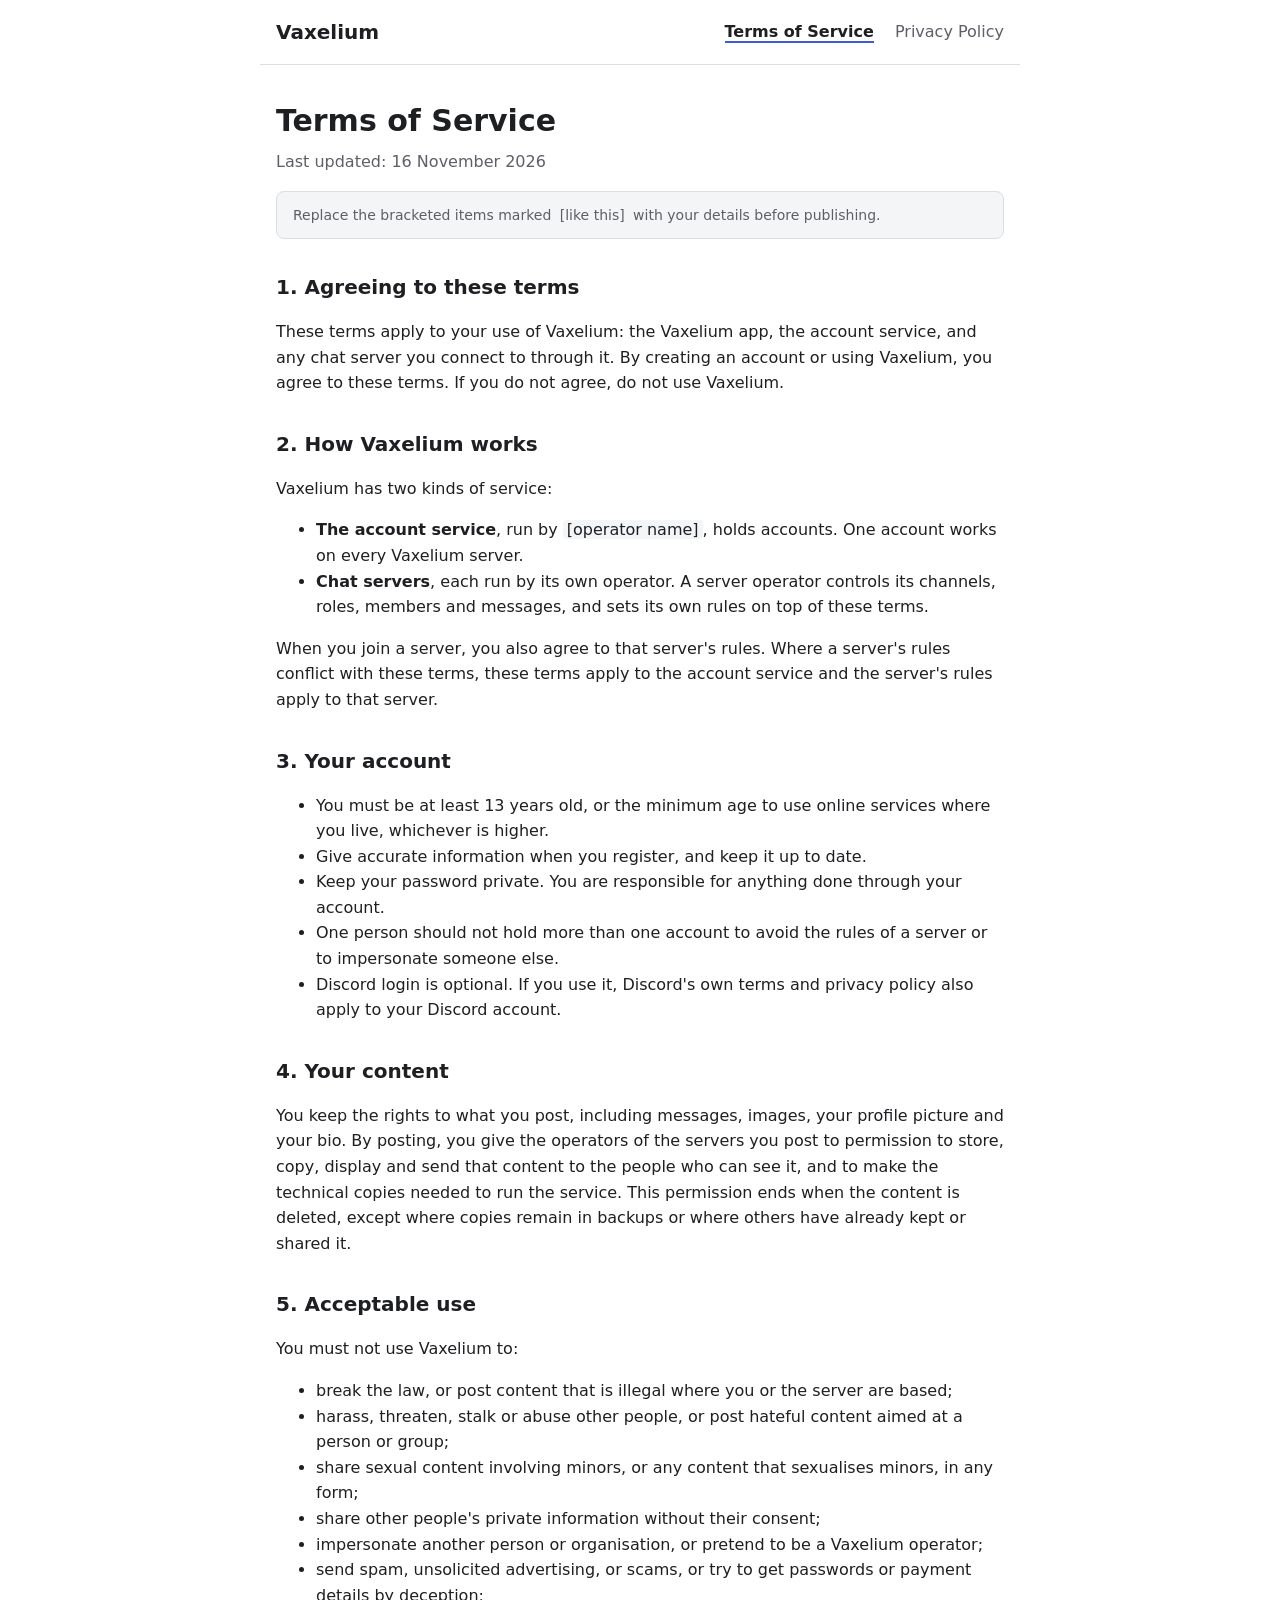
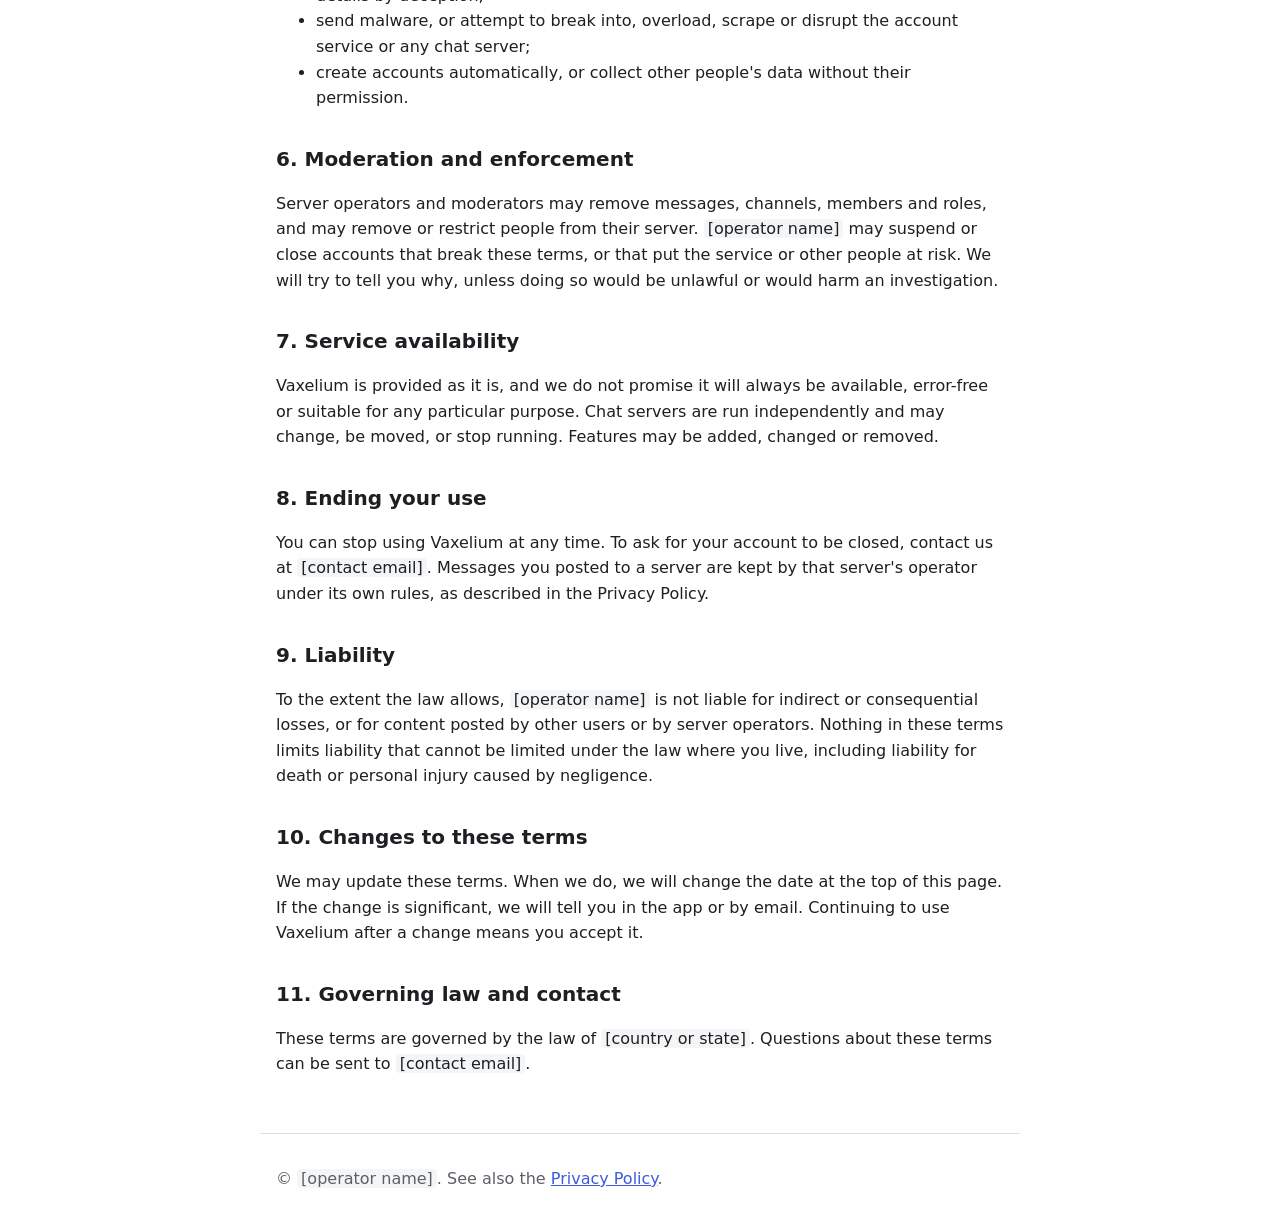
==== docs/terms.html @ 23be9885 "Move the policy pages from web/ to docs/" ====
<!doctype html>
<html lang="en">
<head>
    <meta charset="utf-8">
    <meta name="viewport" content="width=device-width, initial-scale=1">
    <title>Terms of Service · Vaxelium</title>
    <meta name="description" content="The terms for using Vaxelium accounts and chat servers.">
    <link rel="stylesheet" href="style.css">
</head>
<body>
<header>
    <a class="brand" href="terms.html">Vaxelium</a>
    <nav>
        <a href="terms.html" aria-current="page">Terms of Service</a>
        <a href="privacy.html">Privacy Policy</a>
    </nav>
</header>

<main>
    <h1>Terms of Service</h1>
    <p class="updated">Last updated: 16 November 2026</p>

    <p class="notice">Replace the bracketed items marked <span class="placeholder">[like this]</span> with your details before publishing.</p>

    <h2>1. Agreeing to these terms</h2>
    <p>These terms apply to your use of Vaxelium: the Vaxelium app, the account service, and any chat server you connect to through it. By creating an account or using Vaxelium, you agree to these terms. If you do not agree, do not use Vaxelium.</p>

    <h2>2. How Vaxelium works</h2>
    <p>Vaxelium has two kinds of service:</p>
    <ul>
        <li><strong>The account service</strong>, run by <span class="placeholder">[operator name]</span>, holds accounts. One account works on every Vaxelium server.</li>
        <li><strong>Chat servers</strong>, each run by its own operator. A server operator controls its channels, roles, members and messages, and sets its own rules on top of these terms.</li>
    </ul>
    <p>When you join a server, you also agree to that server's rules. Where a server's rules conflict with these terms, these terms apply to the account service and the server's rules apply to that server.</p>

    <h2>3. Your account</h2>
    <ul>
        <li>You must be at least 13 years old, or the minimum age to use online services where you live, whichever is higher.</li>
        <li>Give accurate information when you register, and keep it up to date.</li>
        <li>Keep your password private. You are responsible for anything done through your account.</li>
        <li>One person should not hold more than one account to avoid the rules of a server or to impersonate someone else.</li>
        <li>Discord login is optional. If you use it, Discord's own terms and privacy policy also apply to your Discord account.</li>
    </ul>

    <h2>4. Your content</h2>
    <p>You keep the rights to what you post, including messages, images, your profile picture and your bio. By posting, you give the operators of the servers you post to permission to store, copy, display and send that content to the people who can see it, and to make the technical copies needed to run the service. This permission ends when the content is deleted, except where copies remain in backups or where others have already kept or shared it.</p>

    <h2>5. Acceptable use</h2>
    <p>You must not use Vaxelium to:</p>
    <ul>
        <li>break the law, or post content that is illegal where you or the server are based;</li>
        <li>harass, threaten, stalk or abuse other people, or post hateful content aimed at a person or group;</li>
        <li>share sexual content involving minors, or any content that sexualises minors, in any form;</li>
        <li>share other people's private information without their consent;</li>
        <li>impersonate another person or organisation, or pretend to be a Vaxelium operator;</li>
        <li>send spam, unsolicited advertising, or scams, or try to get passwords or payment details by deception;</li>
        <li>send malware, or attempt to break into, overload, scrape or disrupt the account service or any chat server;</li>
        <li>create accounts automatically, or collect other people's data without their permission.</li>
    </ul>

    <h2>6. Moderation and enforcement</h2>
    <p>Server operators and moderators may remove messages, channels, members and roles, and may remove or restrict people from their server. <span class="placeholder">[operator name]</span> may suspend or close accounts that break these terms, or that put the service or other people at risk. We will try to tell you why, unless doing so would be unlawful or would harm an investigation.</p>

    <h2>7. Service availability</h2>
    <p>Vaxelium is provided as it is, and we do not promise it will always be available, error-free or suitable for any particular purpose. Chat servers are run independently and may change, be moved, or stop running. Features may be added, changed or removed.</p>

    <h2>8. Ending your use</h2>
    <p>You can stop using Vaxelium at any time. To ask for your account to be closed, contact us at <span class="placeholder">[contact email]</span>. Messages you posted to a server are kept by that server's operator under its own rules, as described in the Privacy Policy.</p>

    <h2>9. Liability</h2>
    <p>To the extent the law allows, <span class="placeholder">[operator name]</span> is not liable for indirect or consequential losses, or for content posted by other users or by server operators. Nothing in these terms limits liability that cannot be limited under the law where you live, including liability for death or personal injury caused by negligence.</p>

    <h2>10. Changes to these terms</h2>
    <p>We may update these terms. When we do, we will change the date at the top of this page. If the change is significant, we will tell you in the app or by email. Continuing to use Vaxelium after a change means you accept it.</p>

    <h2>11. Governing law and contact</h2>
    <p>These terms are governed by the law of <span class="placeholder">[country or state]</span>. Questions about these terms can be sent to <span class="placeholder">[contact email]</span>.</p>
</main>

<footer>
    <p>&copy; <span class="placeholder">[operator name]</span>. See also the <a href="privacy.html">Privacy Policy</a>.</p>
</footer>
</body>
</html>
---- docs/style.css ----
:root {
    --bg: #ffffff;
    --text: #1e1f22;
    --muted: #5c5f66;
    --accent: #3b5bdb;
    --border: #dcdee3;
    --panel: #f4f5f7;
}

@media (prefers-color-scheme: dark) {
    :root:not([data-theme="light"]) {
        --bg: #1e1f22;
        --text: #f2f3f5;
        --muted: #b5bac1;
        --accent: #8ea1ff;
        --border: #3f4147;
        --panel: #2b2d31;
    }
}

:root[data-theme="dark"] {
    --bg: #1e1f22;
    --text: #f2f3f5;
    --muted: #b5bac1;
    --accent: #8ea1ff;
    --border: #3f4147;
    --panel: #2b2d31;
}

* {
    box-sizing: border-box;
}

body {
    margin: 0;
    background: var(--bg);
    color: var(--text);
    font-family: system-ui, -apple-system, "Segoe UI", Roboto, sans-serif;
    line-height: 1.6;
}

header,
footer {
    max-width: 760px;
    margin: 0 auto;
    padding: 16px;
}

header {
    display: flex;
    flex-wrap: wrap;
    align-items: center;
    justify-content: space-between;
    gap: 12px;
    border-bottom: 1px solid var(--border);
}

.brand {
    font-weight: 700;
    font-size: 20px;
    color: var(--text);
    text-decoration: none;
}

nav a {
    margin-left: 16px;
    color: var(--muted);
    text-decoration: none;
}

nav a[aria-current="page"] {
    color: var(--text);
    font-weight: 600;
    border-bottom: 2px solid var(--accent);
}

nav a:hover {
    color: var(--accent);
}

main {
    max-width: 760px;
    margin: 0 auto;
    padding: 24px 16px 40px;
}

h1 {
    font-size: 30px;
    margin: 8px 0 4px;
}

h2 {
    font-size: 20px;
    margin: 32px 0 8px;
}

p,
li {
    font-size: 16px;
}

.updated {
    color: var(--muted);
    margin-top: 0;
}

.notice {
    background: var(--panel);
    border: 1px solid var(--border);
    border-radius: 8px;
    padding: 12px 16px;
    color: var(--muted);
    font-size: 14px;
}

.placeholder {
    background: var(--panel);
    border-radius: 4px;
    padding: 0 4px;
}

a {
    color: var(--accent);
}

footer {
    border-top: 1px solid var(--border);
    color: var(--muted);
    font-size: 14px;
}

@media (max-width: 520px) {
    nav a {
        margin-left: 12px;
    }
    h1 {
        font-size: 26px;
    }
}
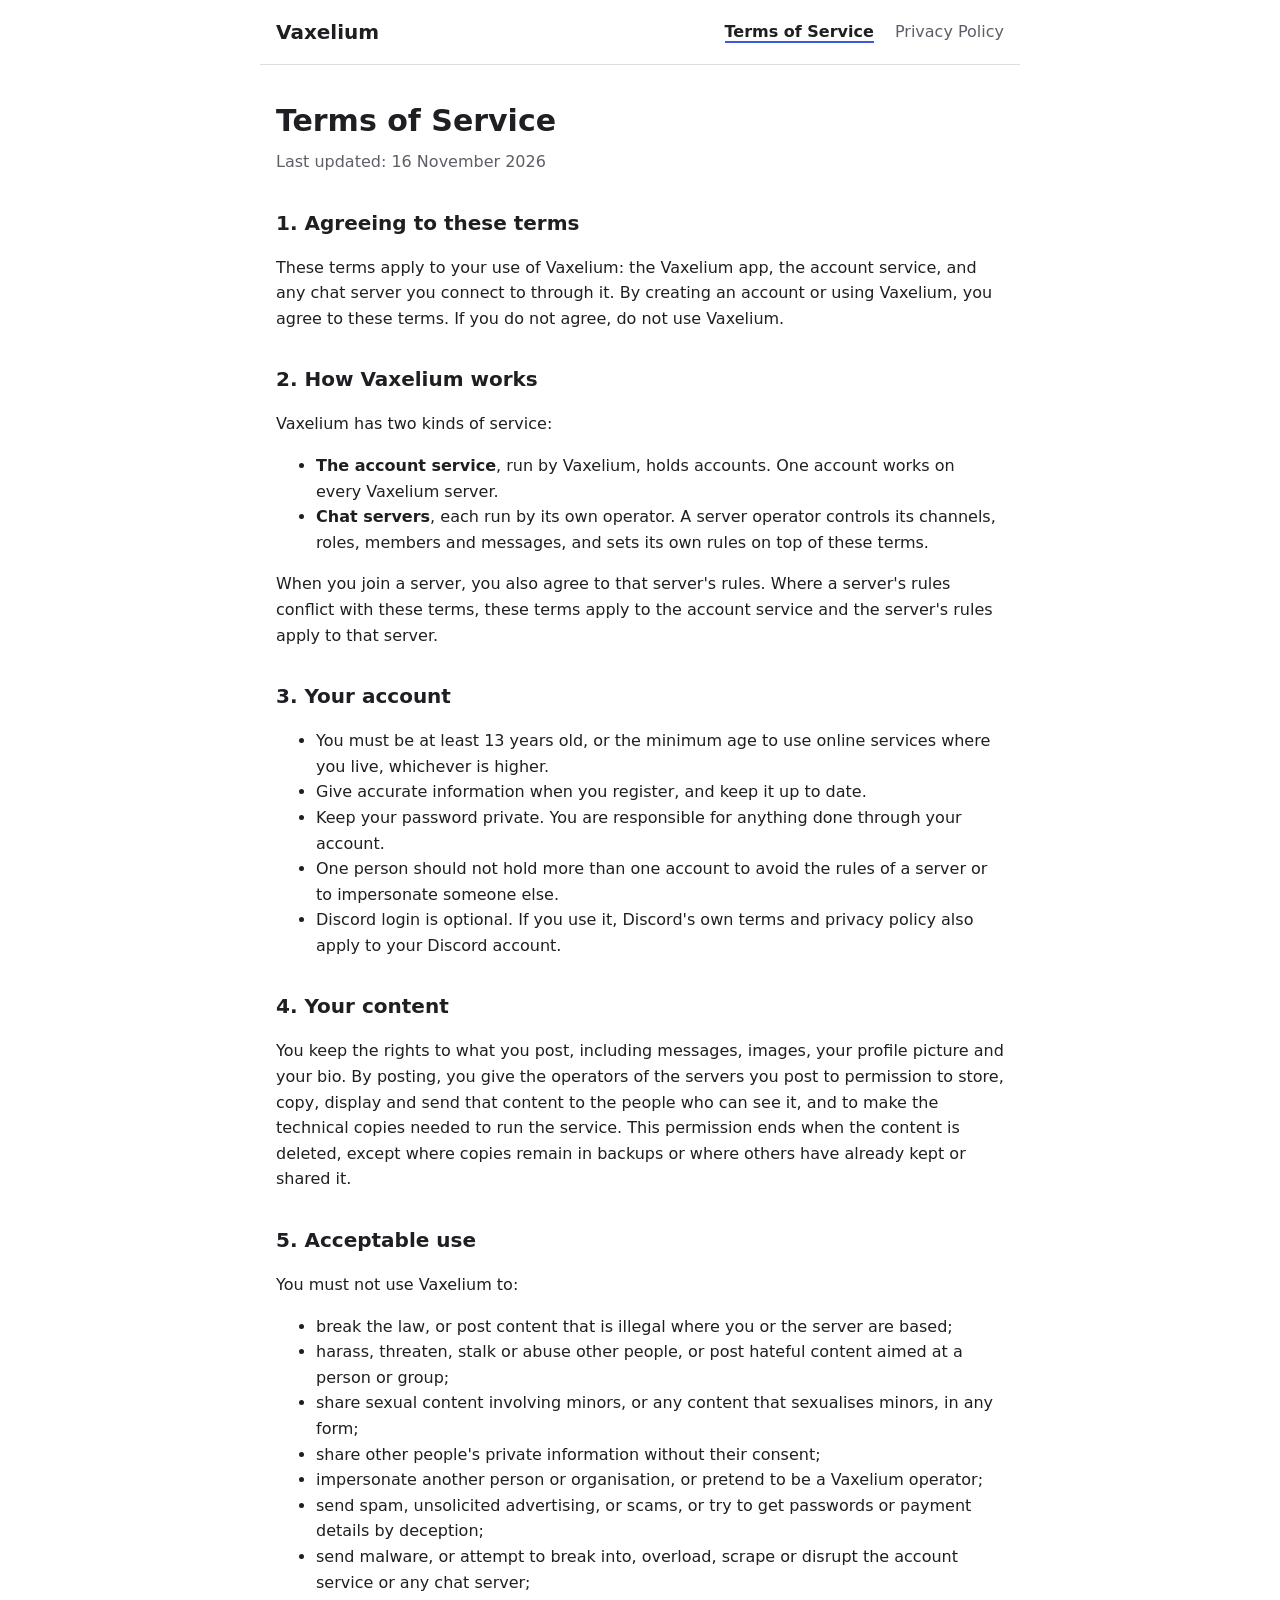
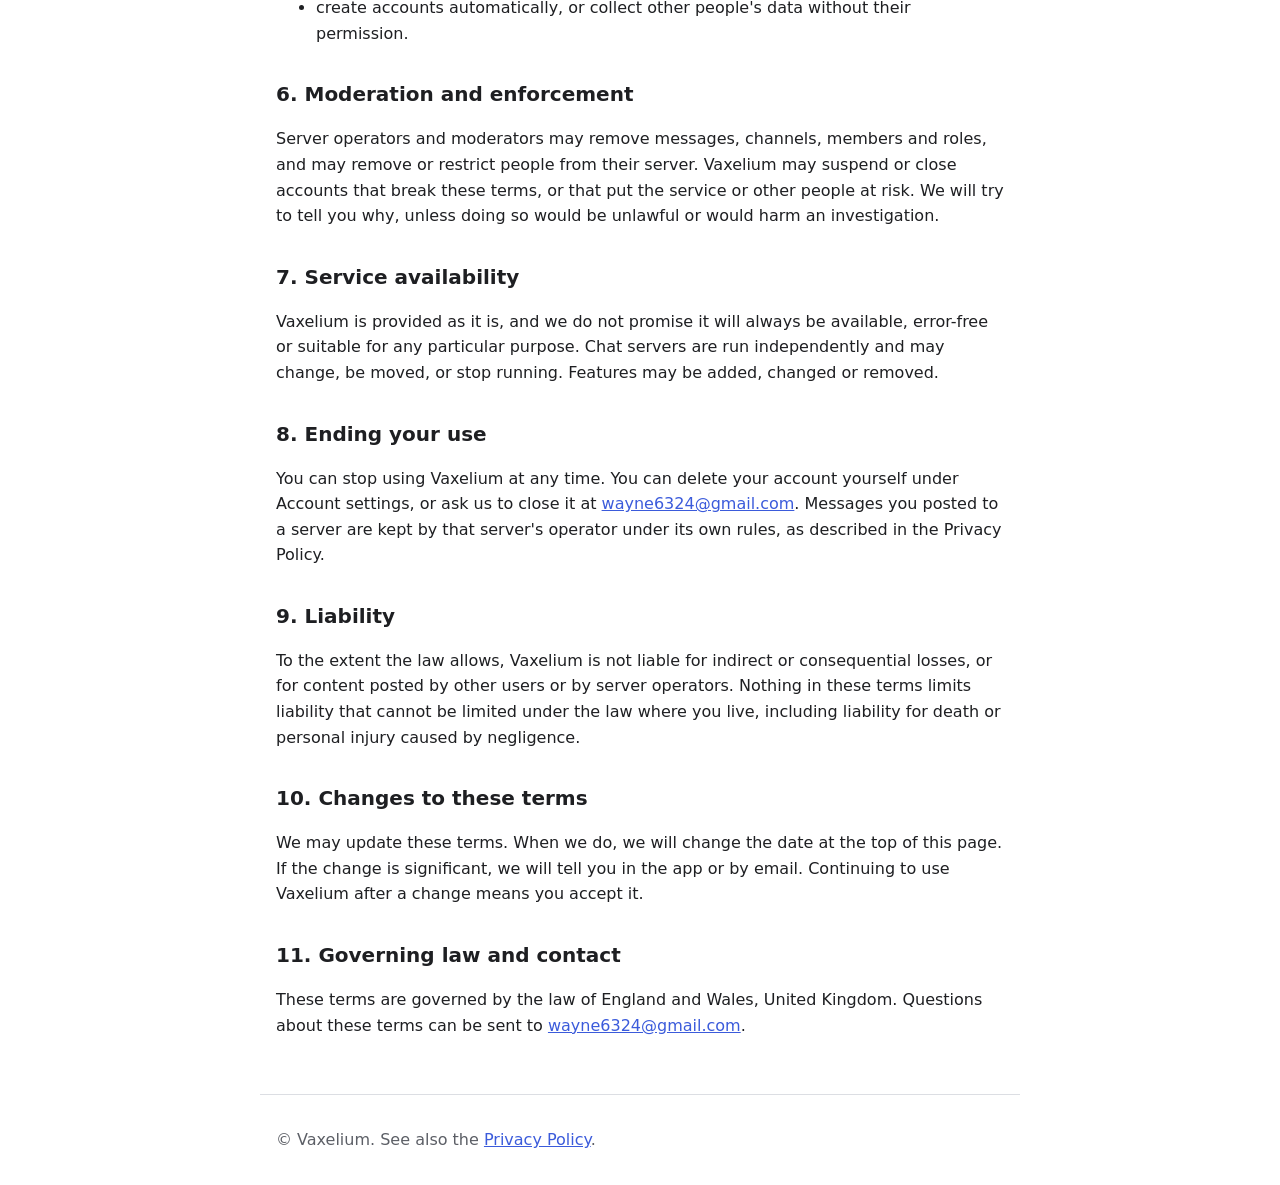
==== commit 996b559e: "Fill in the legal pages and describe account deletion" ====
--- a/docs/terms.html
+++ b/docs/terms.html
@@ -20,7 +20,6 @@
     <h1>Terms of Service</h1>
     <p class="updated">Last updated: 16 November 2026</p>
 
-    <p class="notice">Replace the bracketed items marked <span class="placeholder">[like this]</span> with your details before publishing.</p>
 
     <h2>1. Agreeing to these terms</h2>
     <p>These terms apply to your use of Vaxelium: the Vaxelium app, the account service, and any chat server you connect to through it. By creating an account or using Vaxelium, you agree to these terms. If you do not agree, do not use Vaxelium.</p>
@@ -28,7 +27,7 @@
     <h2>2. How Vaxelium works</h2>
     <p>Vaxelium has two kinds of service:</p>
     <ul>
-        <li><strong>The account service</strong>, run by <span class="placeholder">[operator name]</span>, holds accounts. One account works on every Vaxelium server.</li>
+        <li><strong>The account service</strong>, run by Vaxelium, holds accounts. One account works on every Vaxelium server.</li>
         <li><strong>Chat servers</strong>, each run by its own operator. A server operator controls its channels, roles, members and messages, and sets its own rules on top of these terms.</li>
     </ul>
     <p>When you join a server, you also agree to that server's rules. Where a server's rules conflict with these terms, these terms apply to the account service and the server's rules apply to that server.</p>
@@ -59,26 +58,26 @@
     </ul>
 
     <h2>6. Moderation and enforcement</h2>
-    <p>Server operators and moderators may remove messages, channels, members and roles, and may remove or restrict people from their server. <span class="placeholder">[operator name]</span> may suspend or close accounts that break these terms, or that put the service or other people at risk. We will try to tell you why, unless doing so would be unlawful or would harm an investigation.</p>
+    <p>Server operators and moderators may remove messages, channels, members and roles, and may remove or restrict people from their server. Vaxelium may suspend or close accounts that break these terms, or that put the service or other people at risk. We will try to tell you why, unless doing so would be unlawful or would harm an investigation.</p>
 
     <h2>7. Service availability</h2>
     <p>Vaxelium is provided as it is, and we do not promise it will always be available, error-free or suitable for any particular purpose. Chat servers are run independently and may change, be moved, or stop running. Features may be added, changed or removed.</p>
 
     <h2>8. Ending your use</h2>
-    <p>You can stop using Vaxelium at any time. To ask for your account to be closed, contact us at <span class="placeholder">[contact email]</span>. Messages you posted to a server are kept by that server's operator under its own rules, as described in the Privacy Policy.</p>
+    <p>You can stop using Vaxelium at any time. You can delete your account yourself under Account settings, or ask us to close it at <a href="mailto:wayne6324@gmail.com">wayne6324@gmail.com</a>. Messages you posted to a server are kept by that server's operator under its own rules, as described in the Privacy Policy.</p>
 
     <h2>9. Liability</h2>
-    <p>To the extent the law allows, <span class="placeholder">[operator name]</span> is not liable for indirect or consequential losses, or for content posted by other users or by server operators. Nothing in these terms limits liability that cannot be limited under the law where you live, including liability for death or personal injury caused by negligence.</p>
+    <p>To the extent the law allows, Vaxelium is not liable for indirect or consequential losses, or for content posted by other users or by server operators. Nothing in these terms limits liability that cannot be limited under the law where you live, including liability for death or personal injury caused by negligence.</p>
 
     <h2>10. Changes to these terms</h2>
     <p>We may update these terms. When we do, we will change the date at the top of this page. If the change is significant, we will tell you in the app or by email. Continuing to use Vaxelium after a change means you accept it.</p>
 
     <h2>11. Governing law and contact</h2>
-    <p>These terms are governed by the law of <span class="placeholder">[country or state]</span>. Questions about these terms can be sent to <span class="placeholder">[contact email]</span>.</p>
+    <p>These terms are governed by the law of England and Wales, United Kingdom. Questions about these terms can be sent to <a href="mailto:wayne6324@gmail.com">wayne6324@gmail.com</a>.</p>
 </main>
 
 <footer>
-    <p>&copy; <span class="placeholder">[operator name]</span>. See also the <a href="privacy.html">Privacy Policy</a>.</p>
+    <p>&copy; Vaxelium. See also the <a href="privacy.html">Privacy Policy</a>.</p>
 </footer>
 </body>
 </html>
